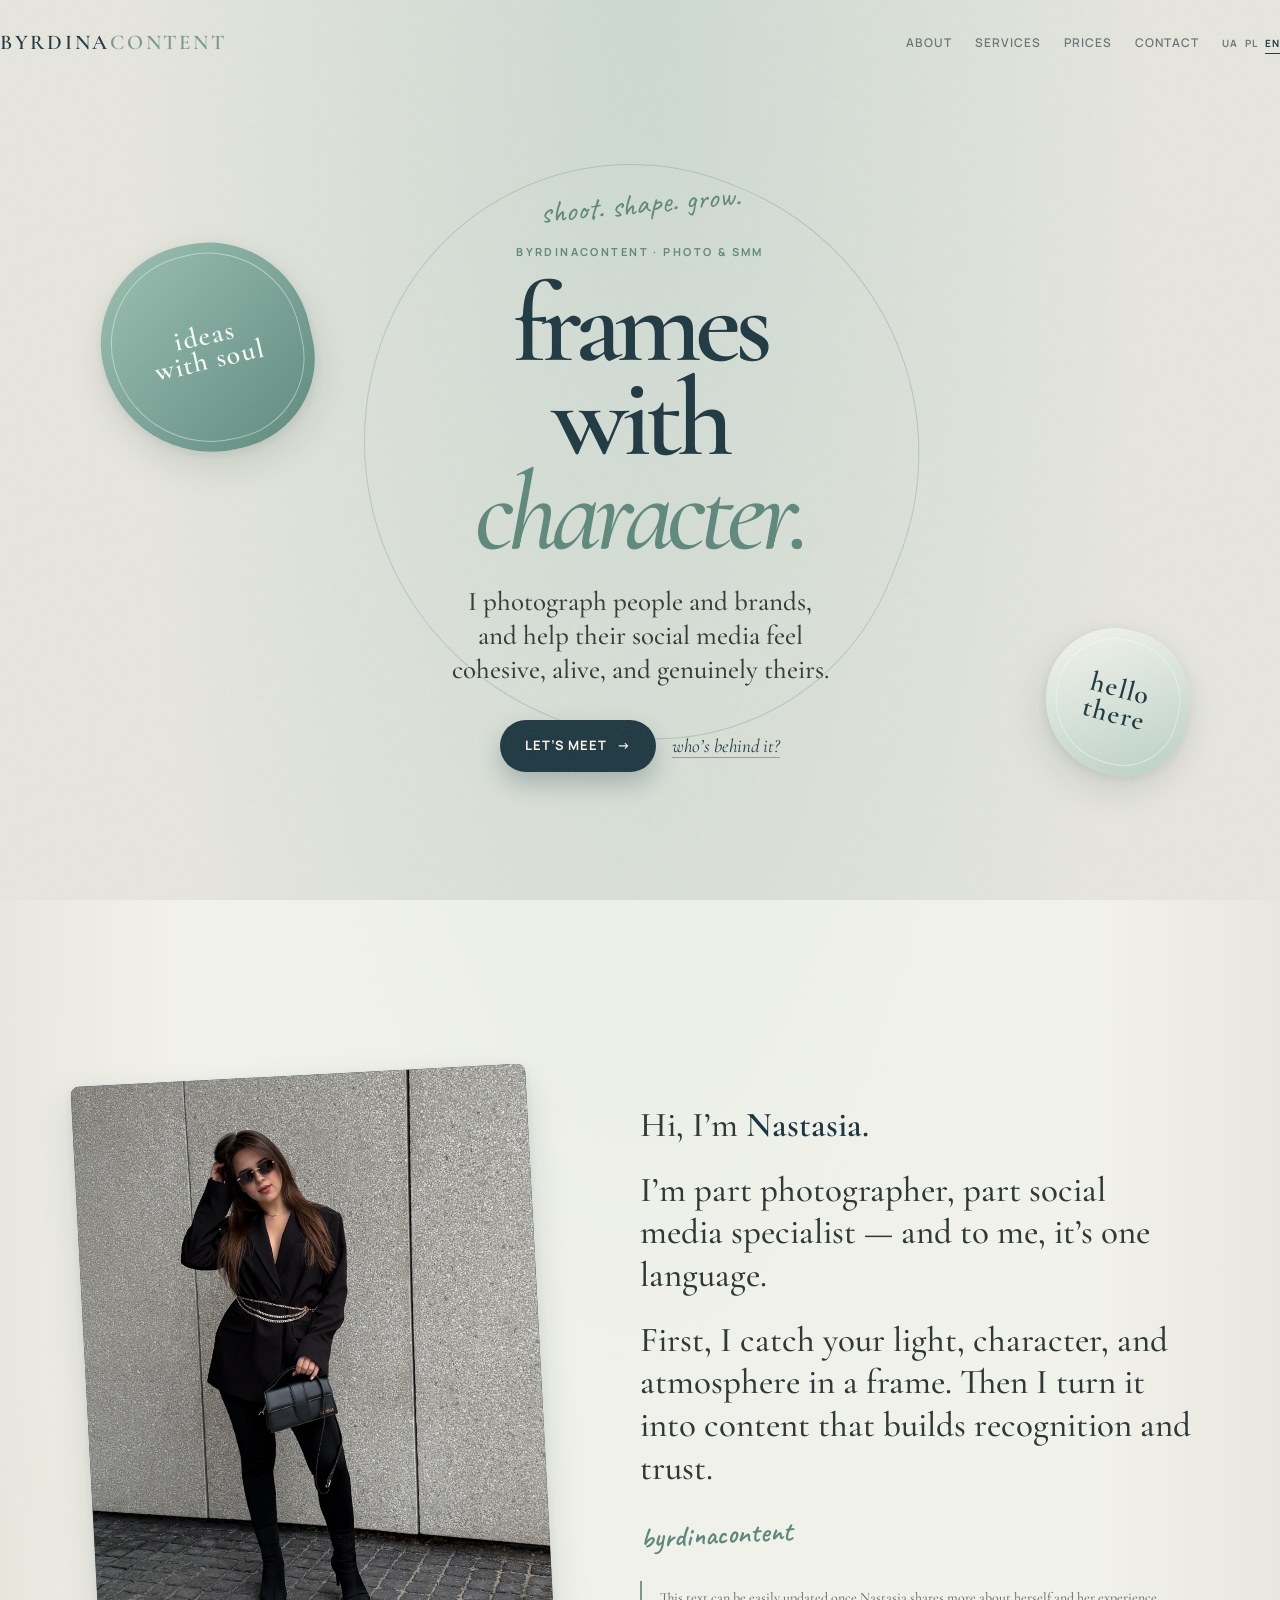
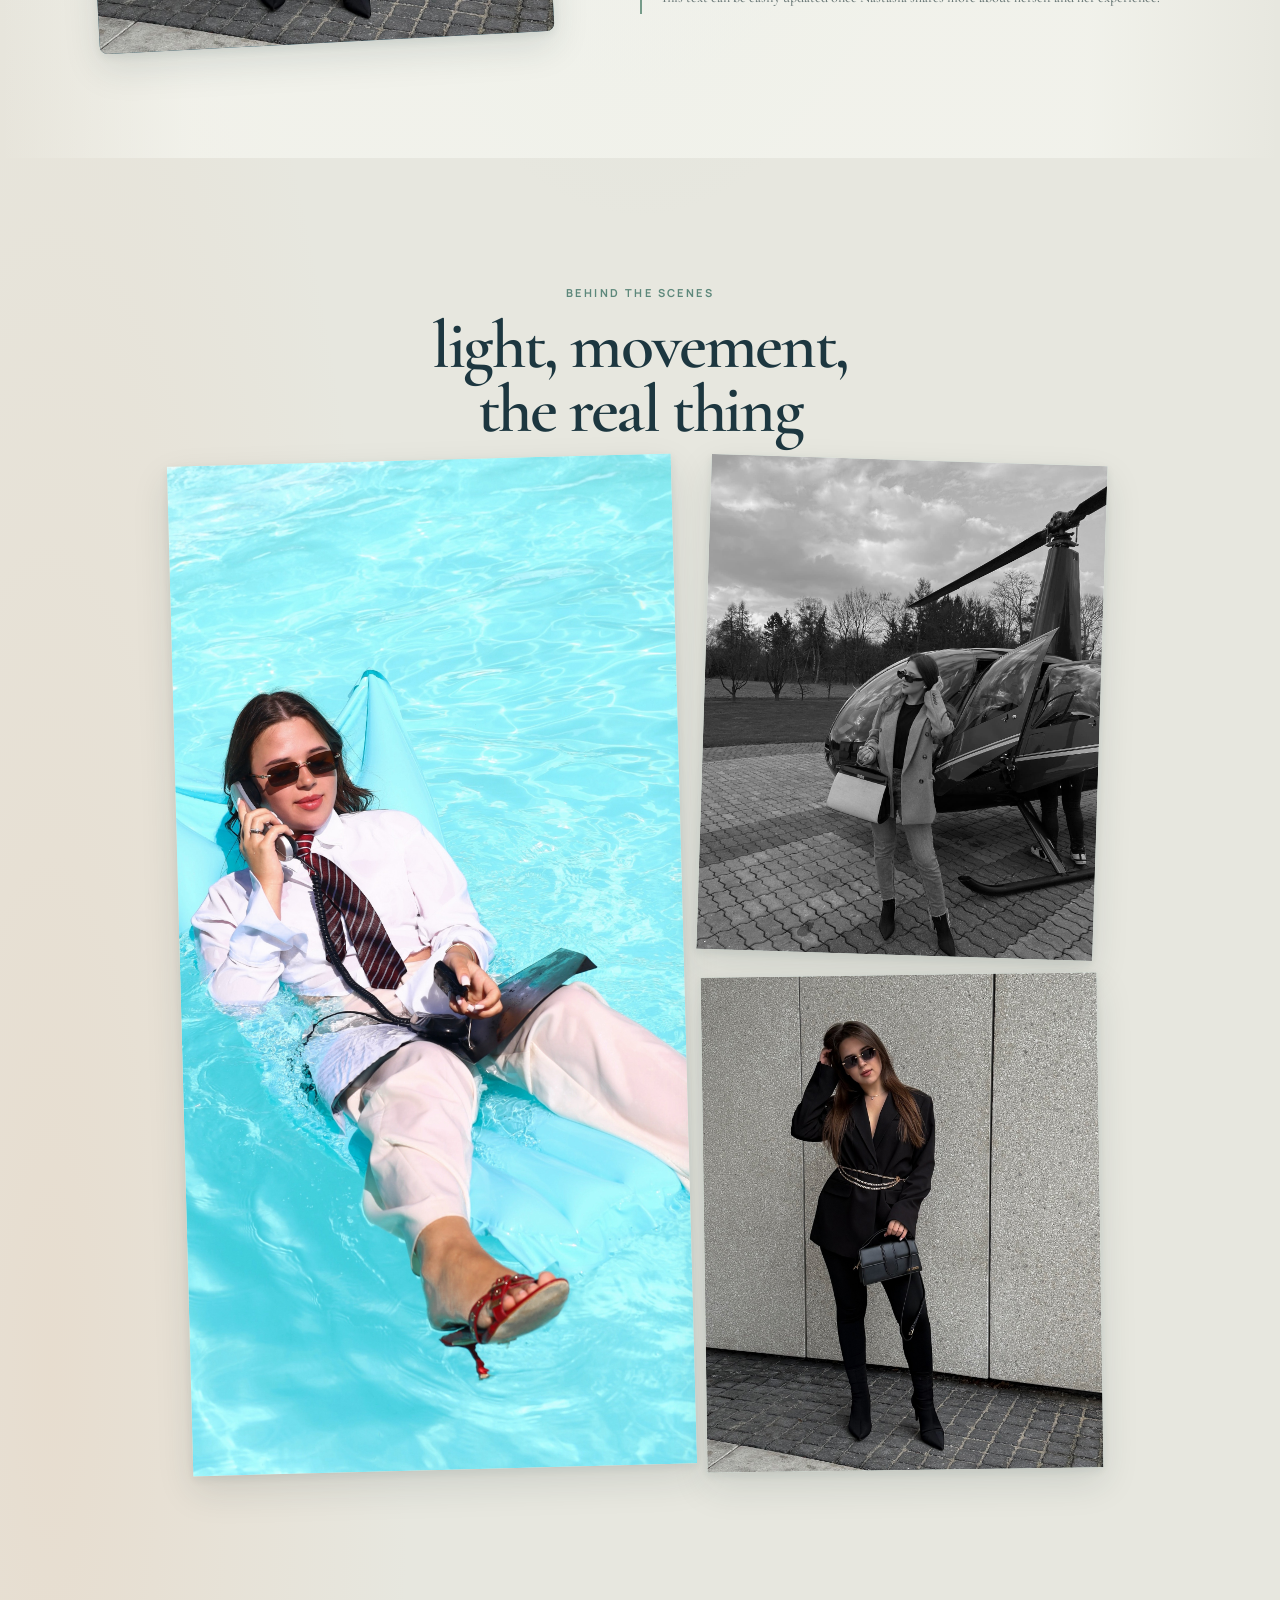
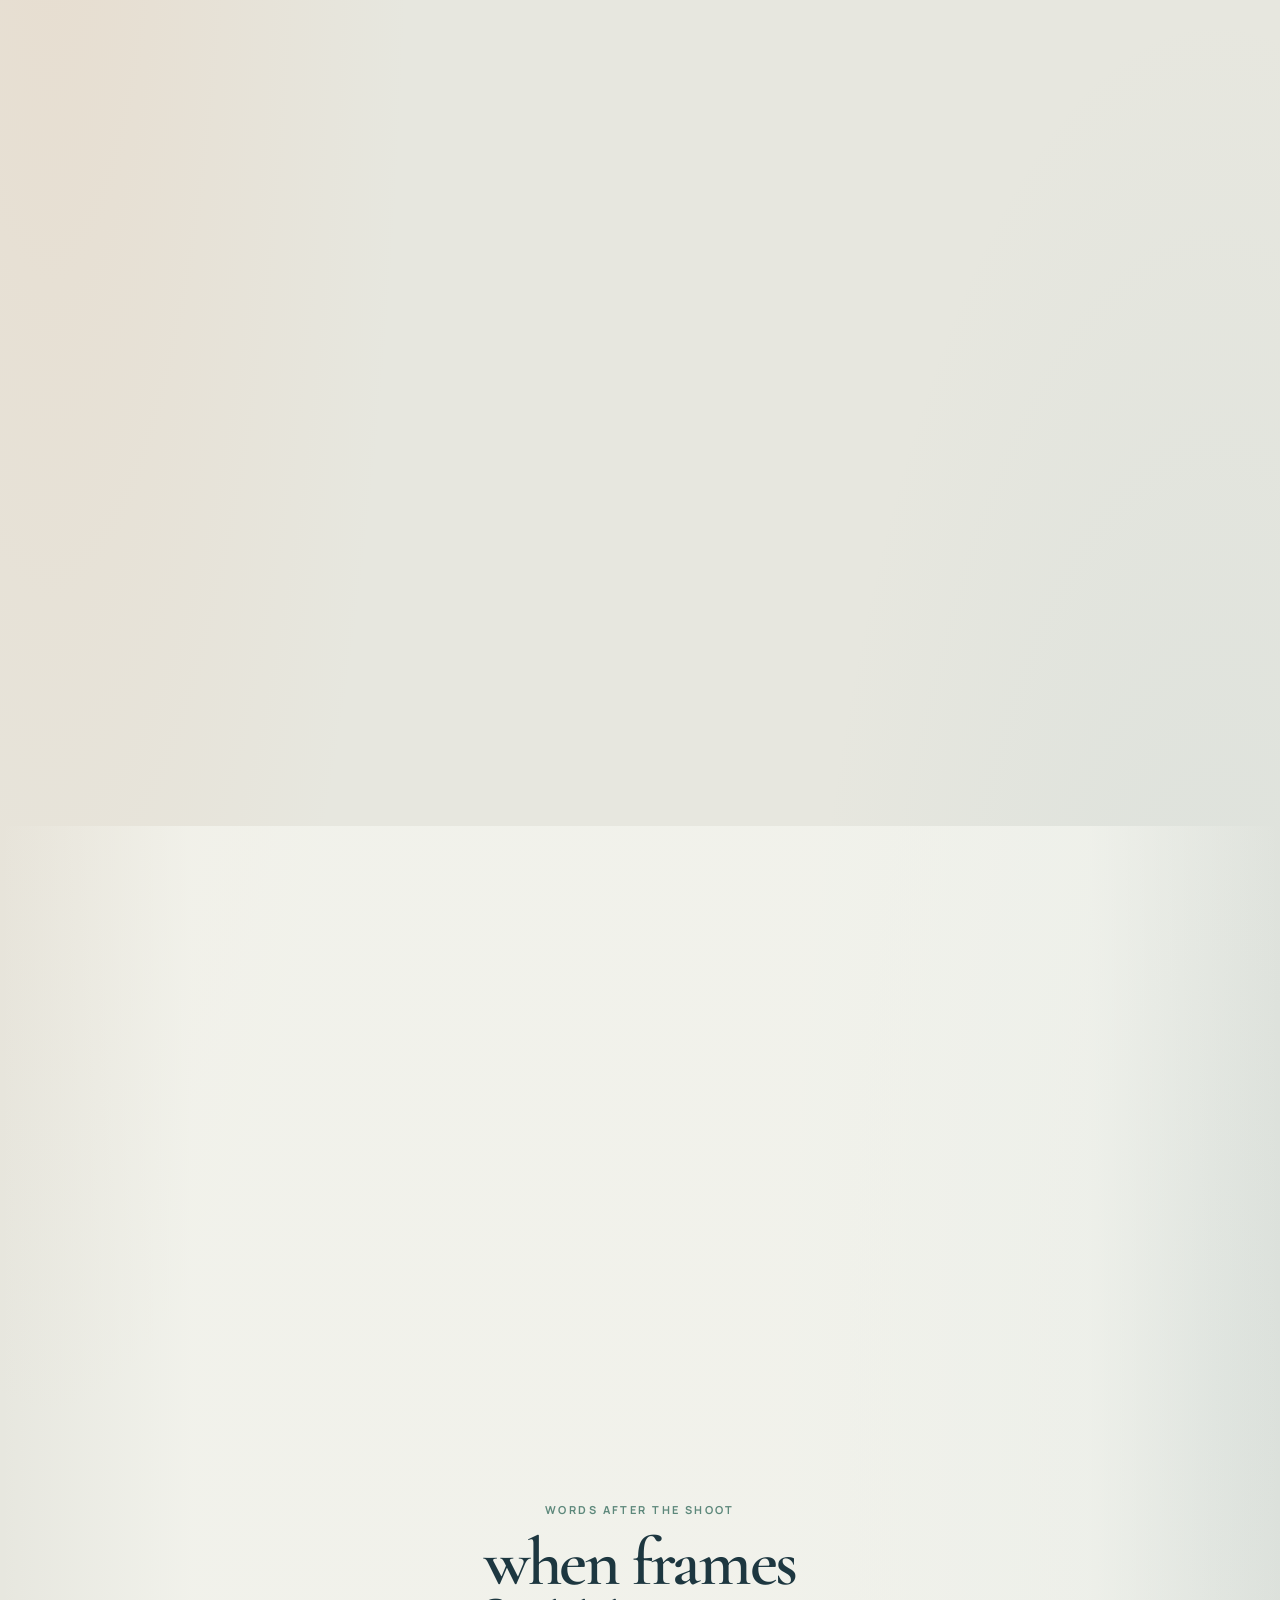
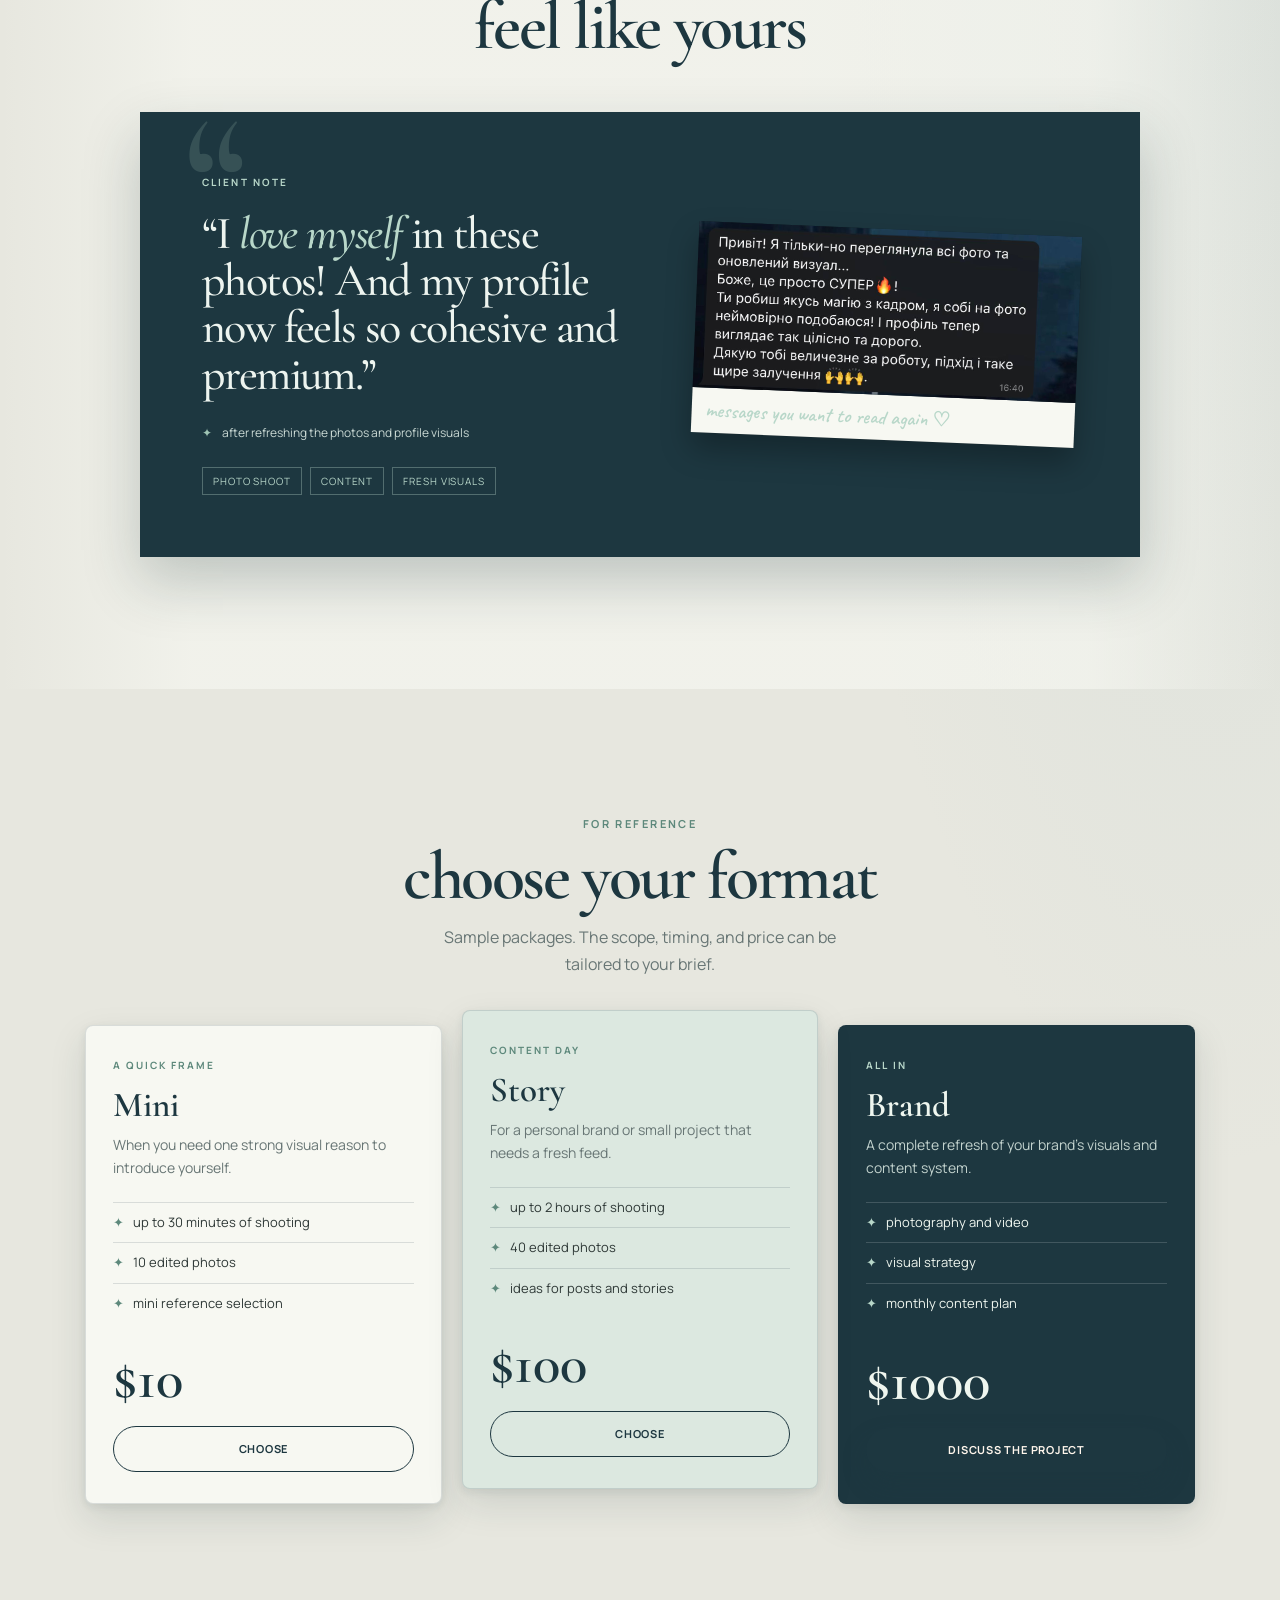
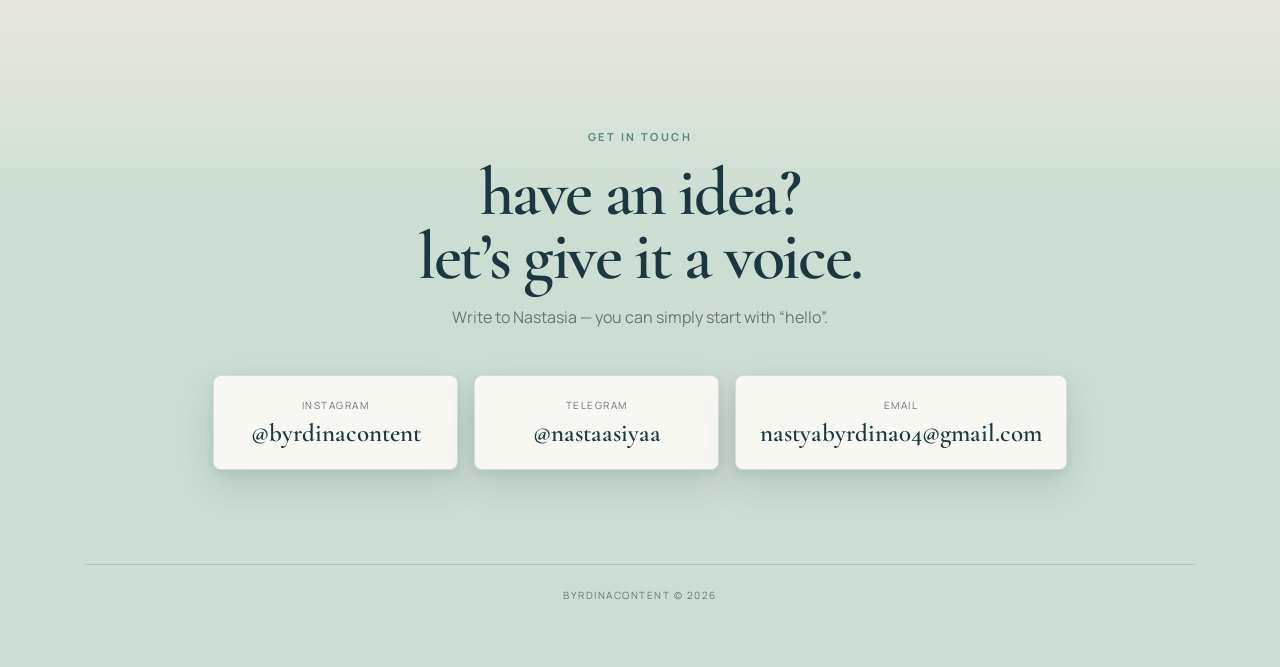
==== index.html @ 3b3cd3f0 "Publish byrdinacontent website" ====
<!doctype html>
<html lang="uk">
<head>
  <meta charset="utf-8">
  <meta name="viewport" content="width=device-width, initial-scale=1">
  <meta name="robots" content="noindex">
  <title>byrdinacontent</title>
  <script>
    (() => {
      const supported = new Set(['uk', 'pl', 'en']);
      let saved;
      try { saved = localStorage.getItem('byrdina-language'); } catch (error) {}
      const languages = navigator.languages || [navigator.language || ''];
      const detected = (languages[0] || '').toLowerCase().split('-')[0];
      const language = supported.has(saved) ? saved : (supported.has(detected) ? detected : 'uk');
      location.replace(`./${language}/index.html${location.search}${location.hash}`);
    })();
  </script>
</head>
<body></body>
</html>
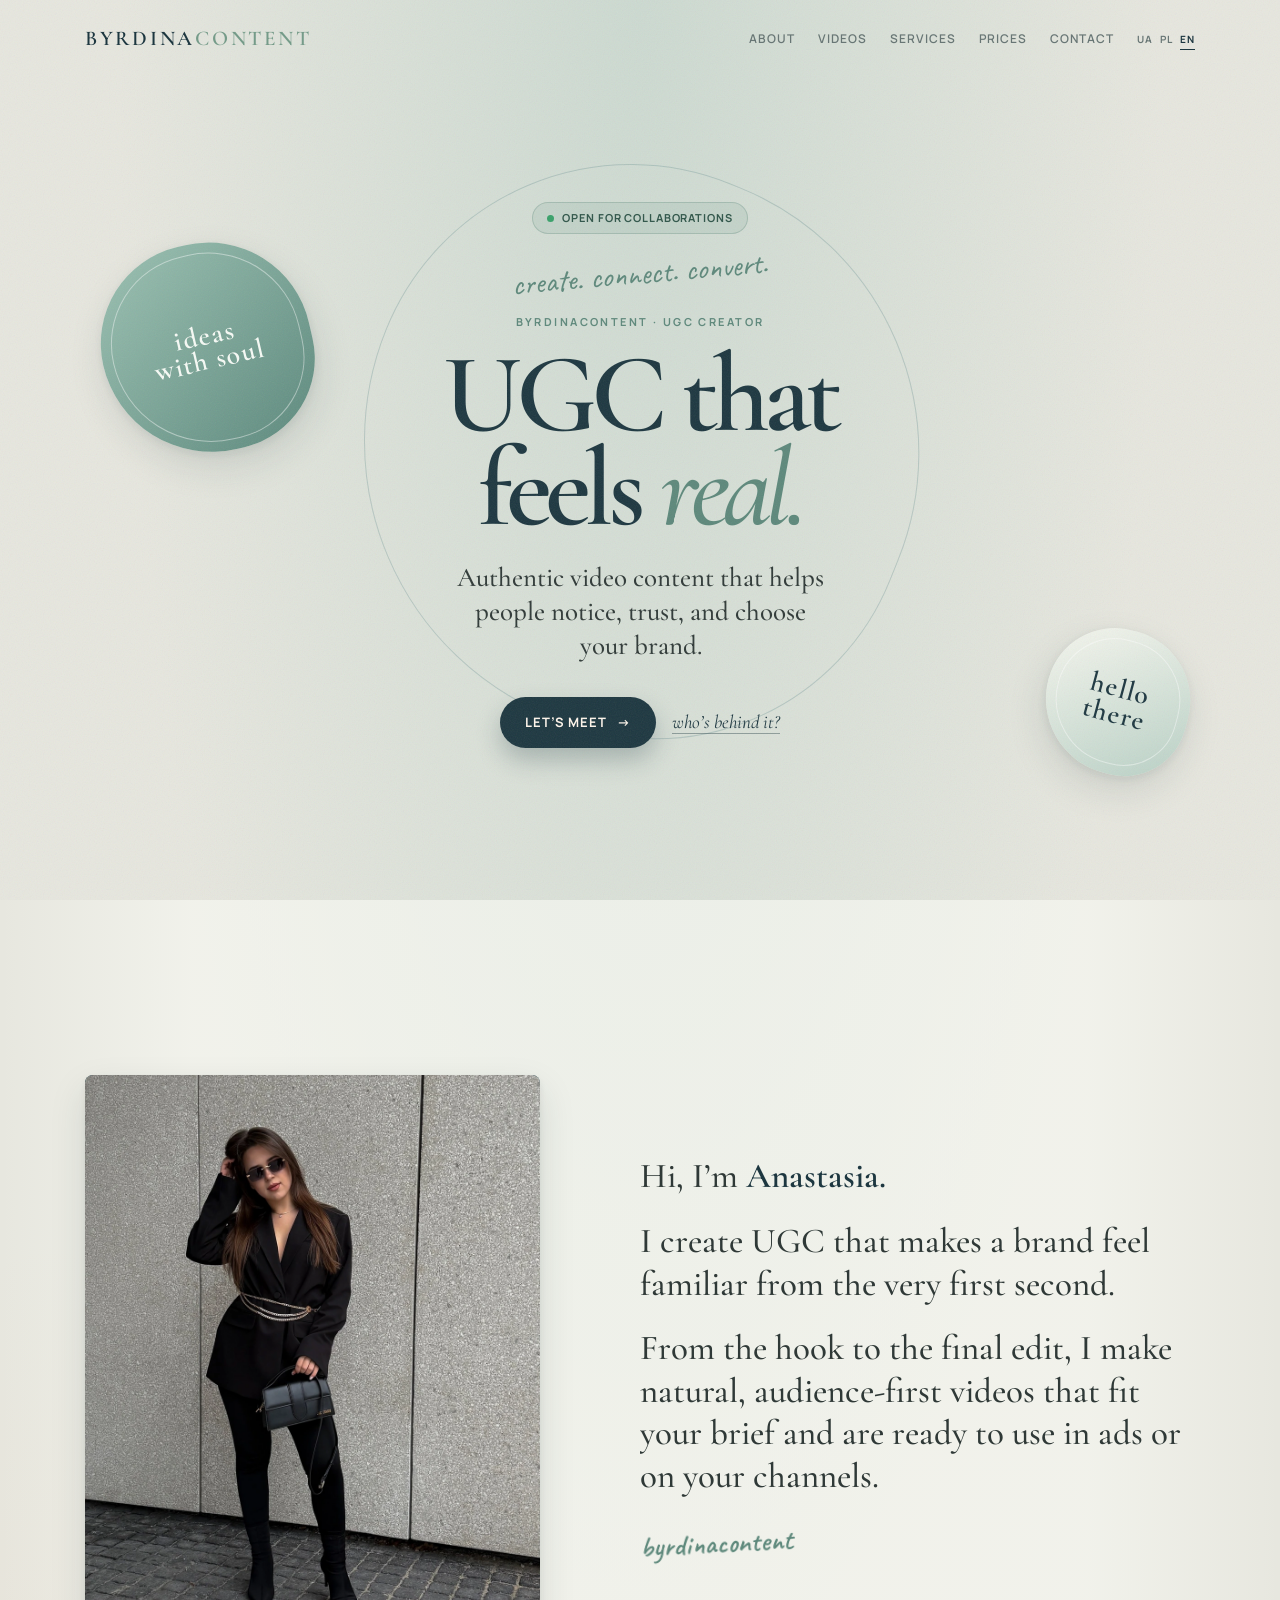
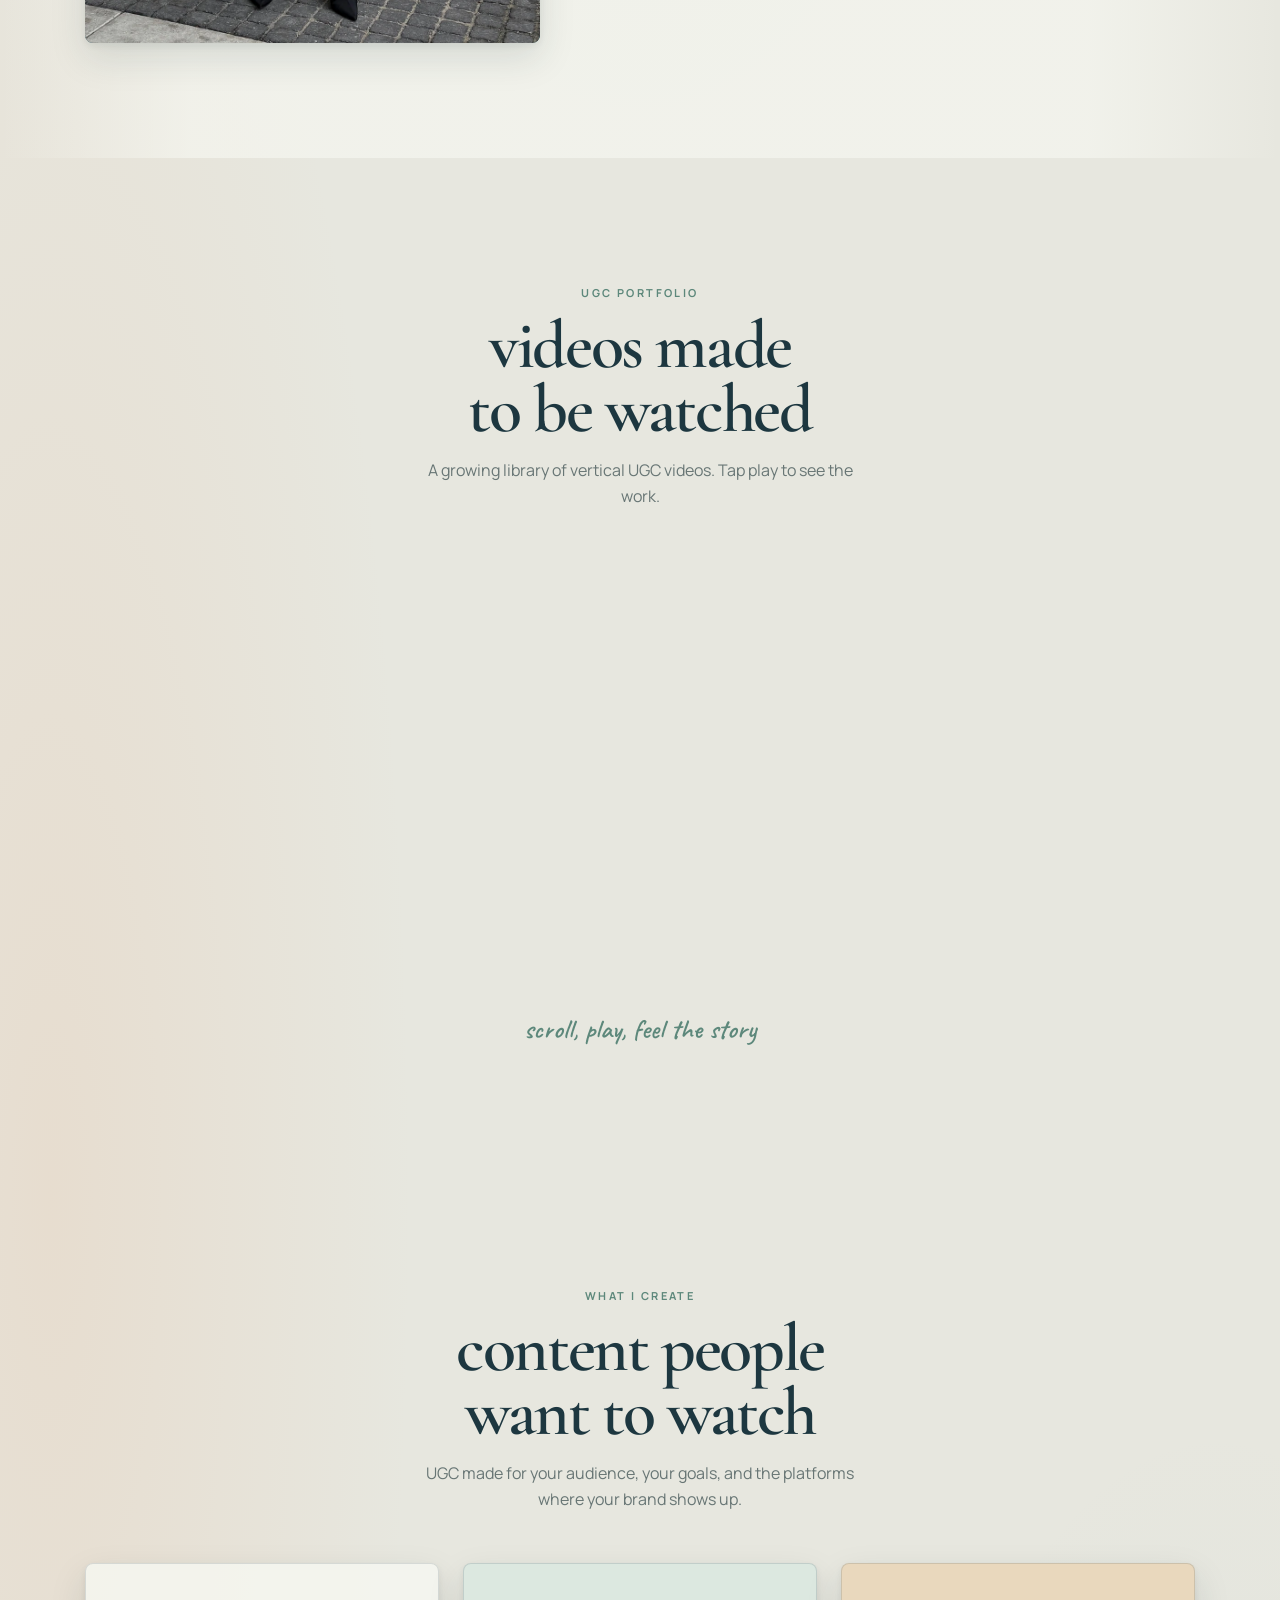
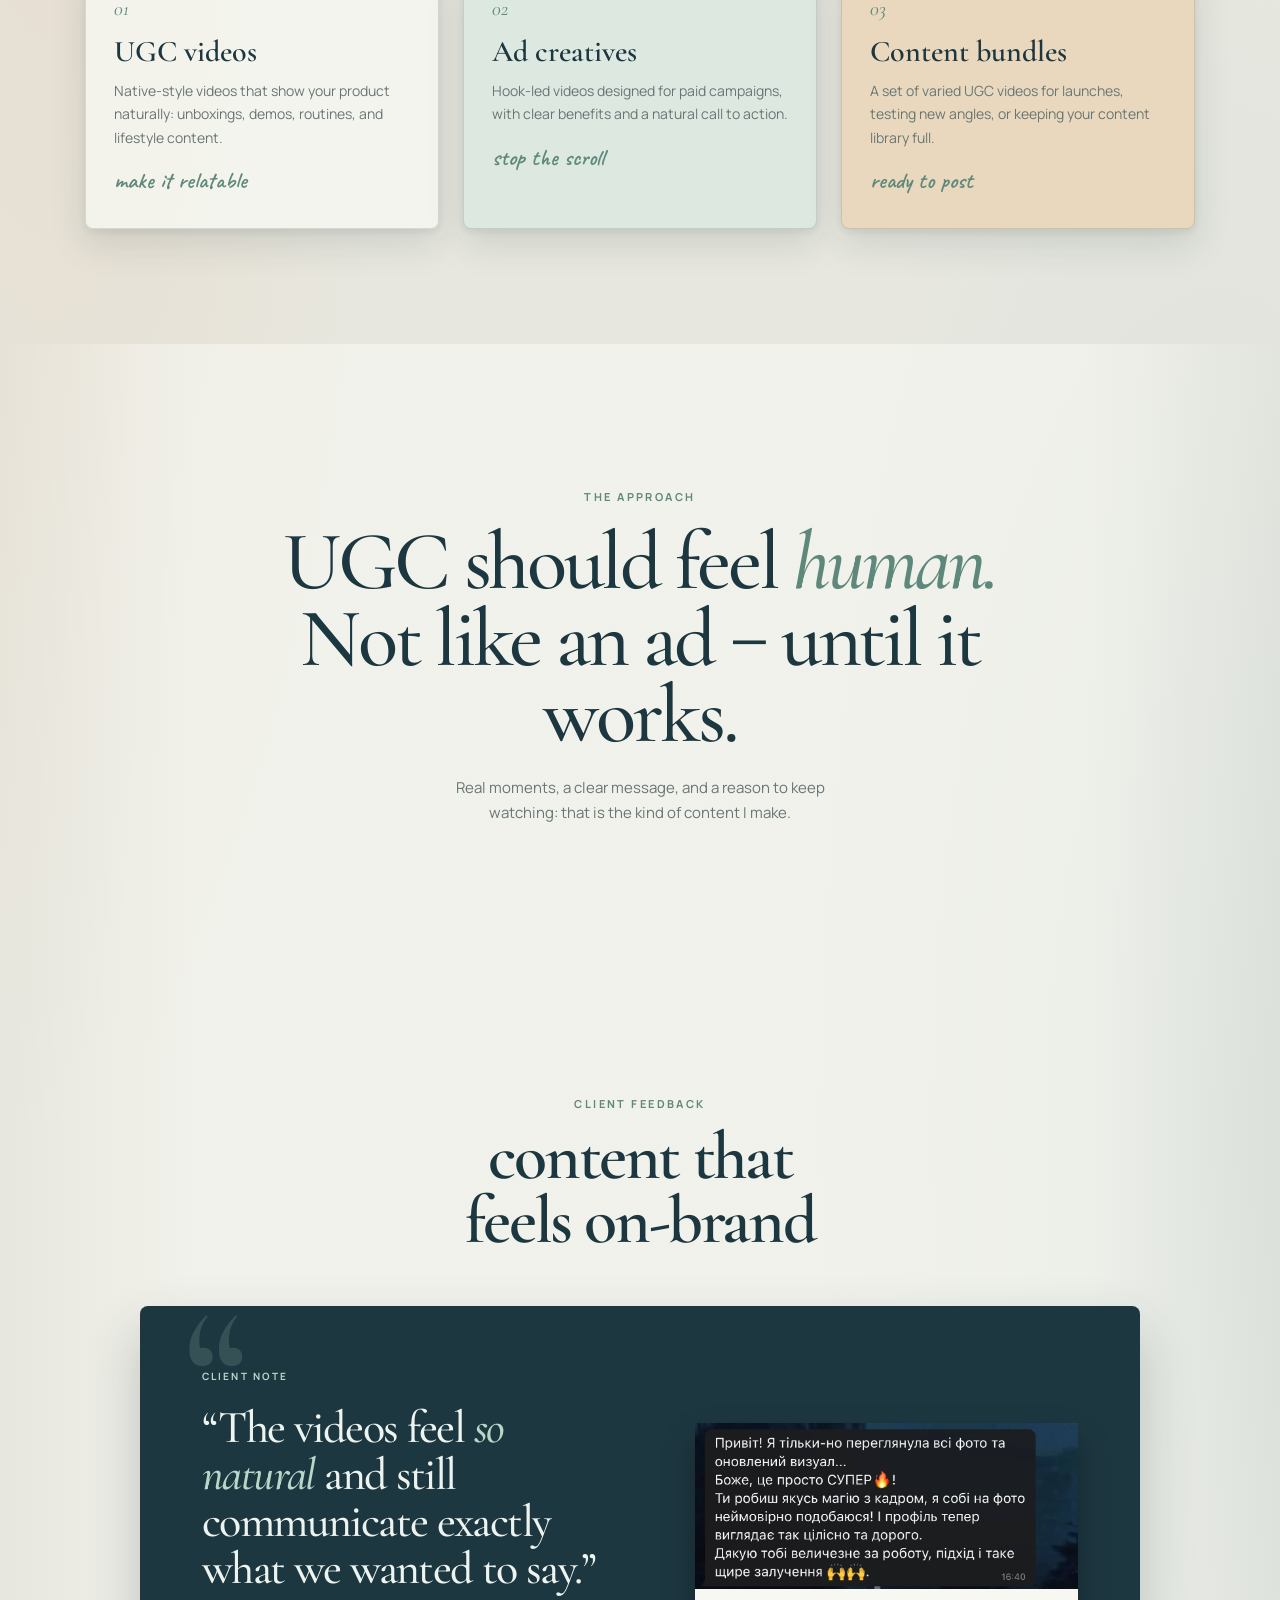
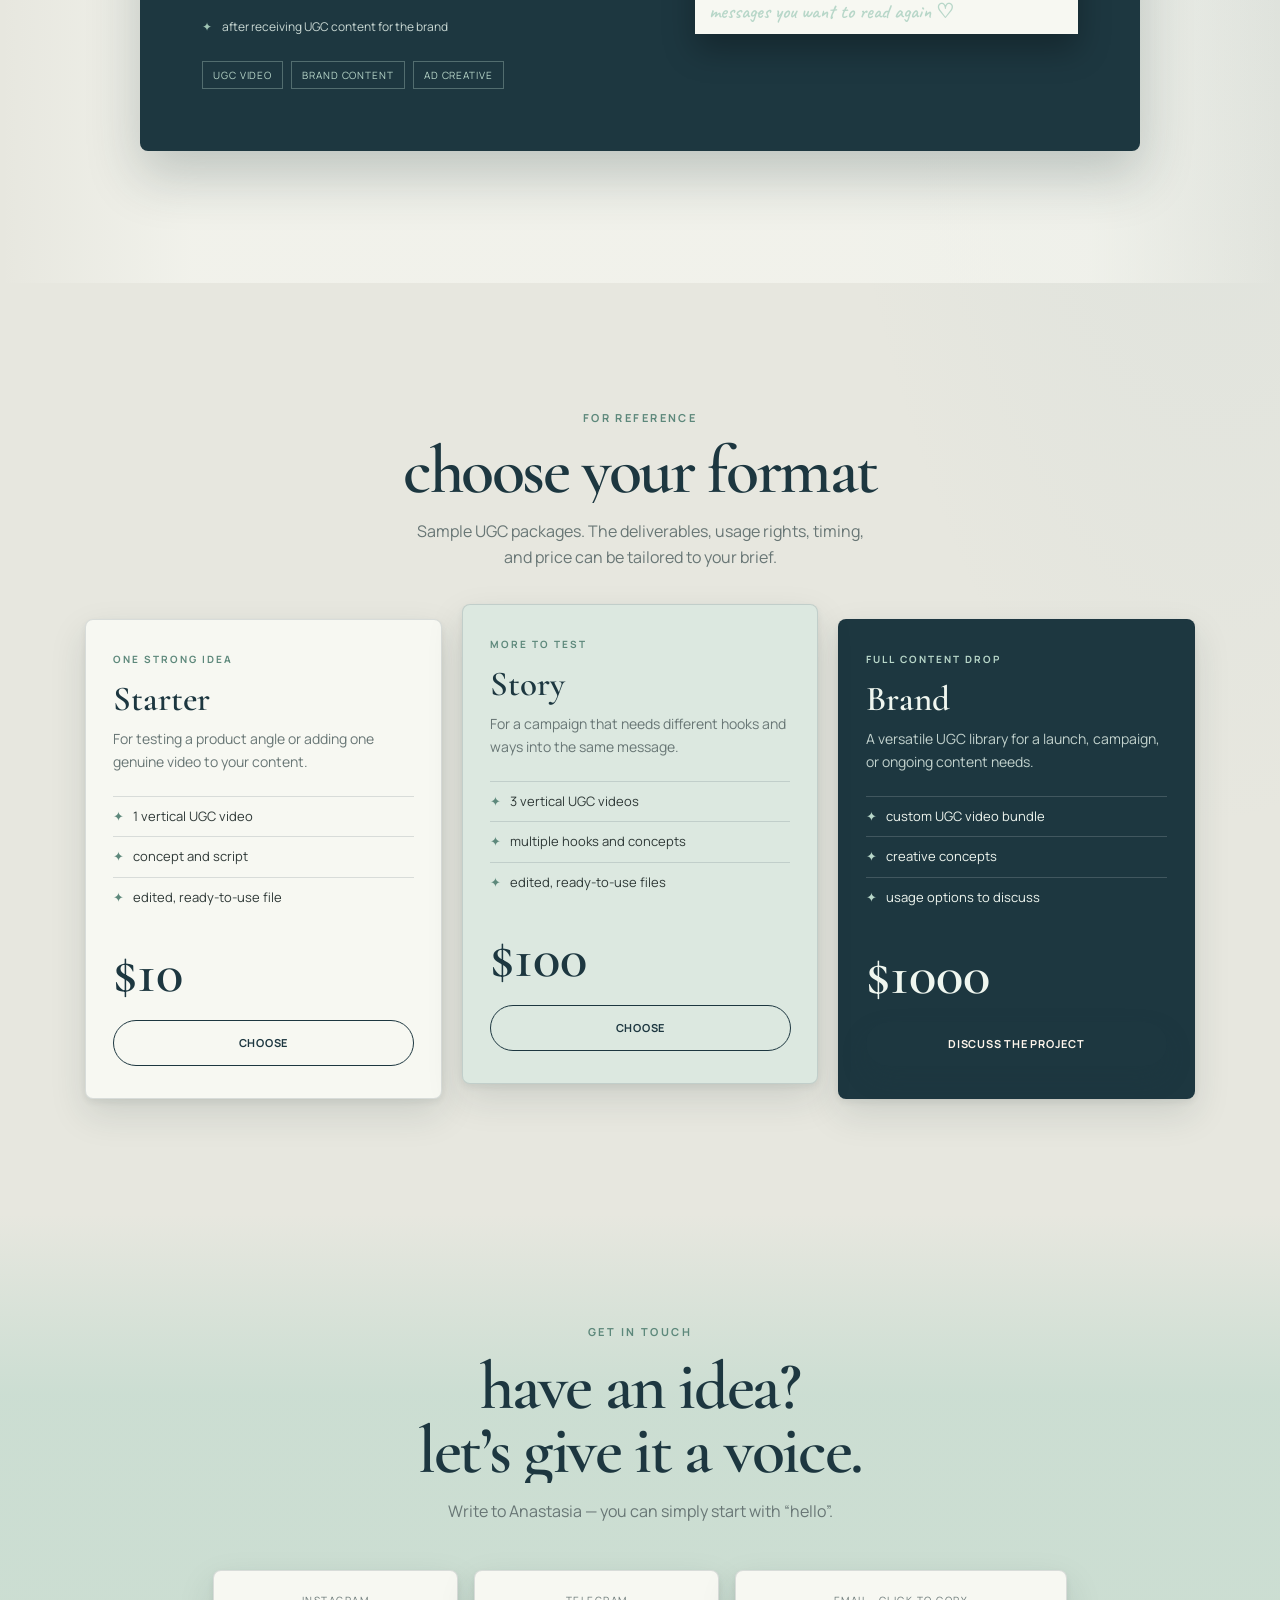
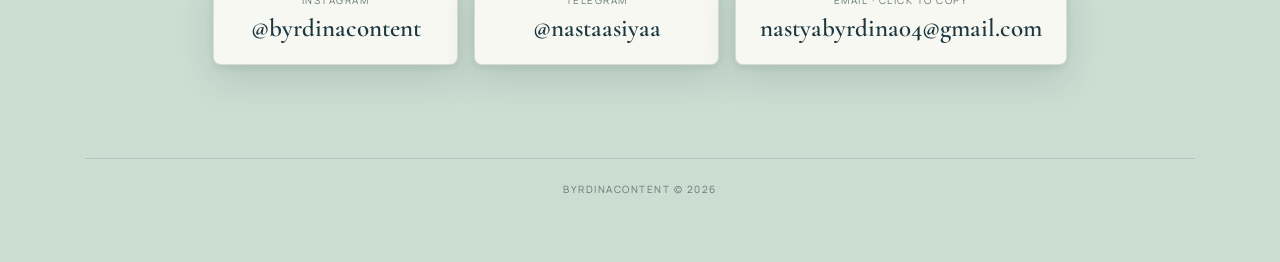
==== commit b1e5907a: "Add video posters, sticky nav, Open Graph, and update creator name" ====
--- a/index.html
+++ b/index.html
@@ -4,7 +4,16 @@
   <meta charset="utf-8">
   <meta name="viewport" content="width=device-width, initial-scale=1">
   <meta name="robots" content="noindex">
-  <title>byrdinacontent</title>
+  <title>byrdinacontent — UGC-кріейторка Анастасія</title>
+
+  <link rel="icon" type="image/svg+xml" href="img/favicon.svg">
+  <meta property="og:type" content="website">
+  <meta property="og:title" content="byrdinacontent — UGC-кріейторка Анастасія">
+  <meta property="og:description" content="Автентичні UGC-відео, завдяки яким люди помічають, довіряють і обирають твій бренд.">
+  <meta property="og:image" content="https://byrdinacontent.pages.dev/img/og-preview.jpg">
+  <meta property="og:url" content="https://byrdinacontent.pages.dev/">
+  <meta name="twitter:card" content="summary_large_image">
+
   <script>
     (() => {
       const supported = new Set(['uk', 'pl', 'en']);
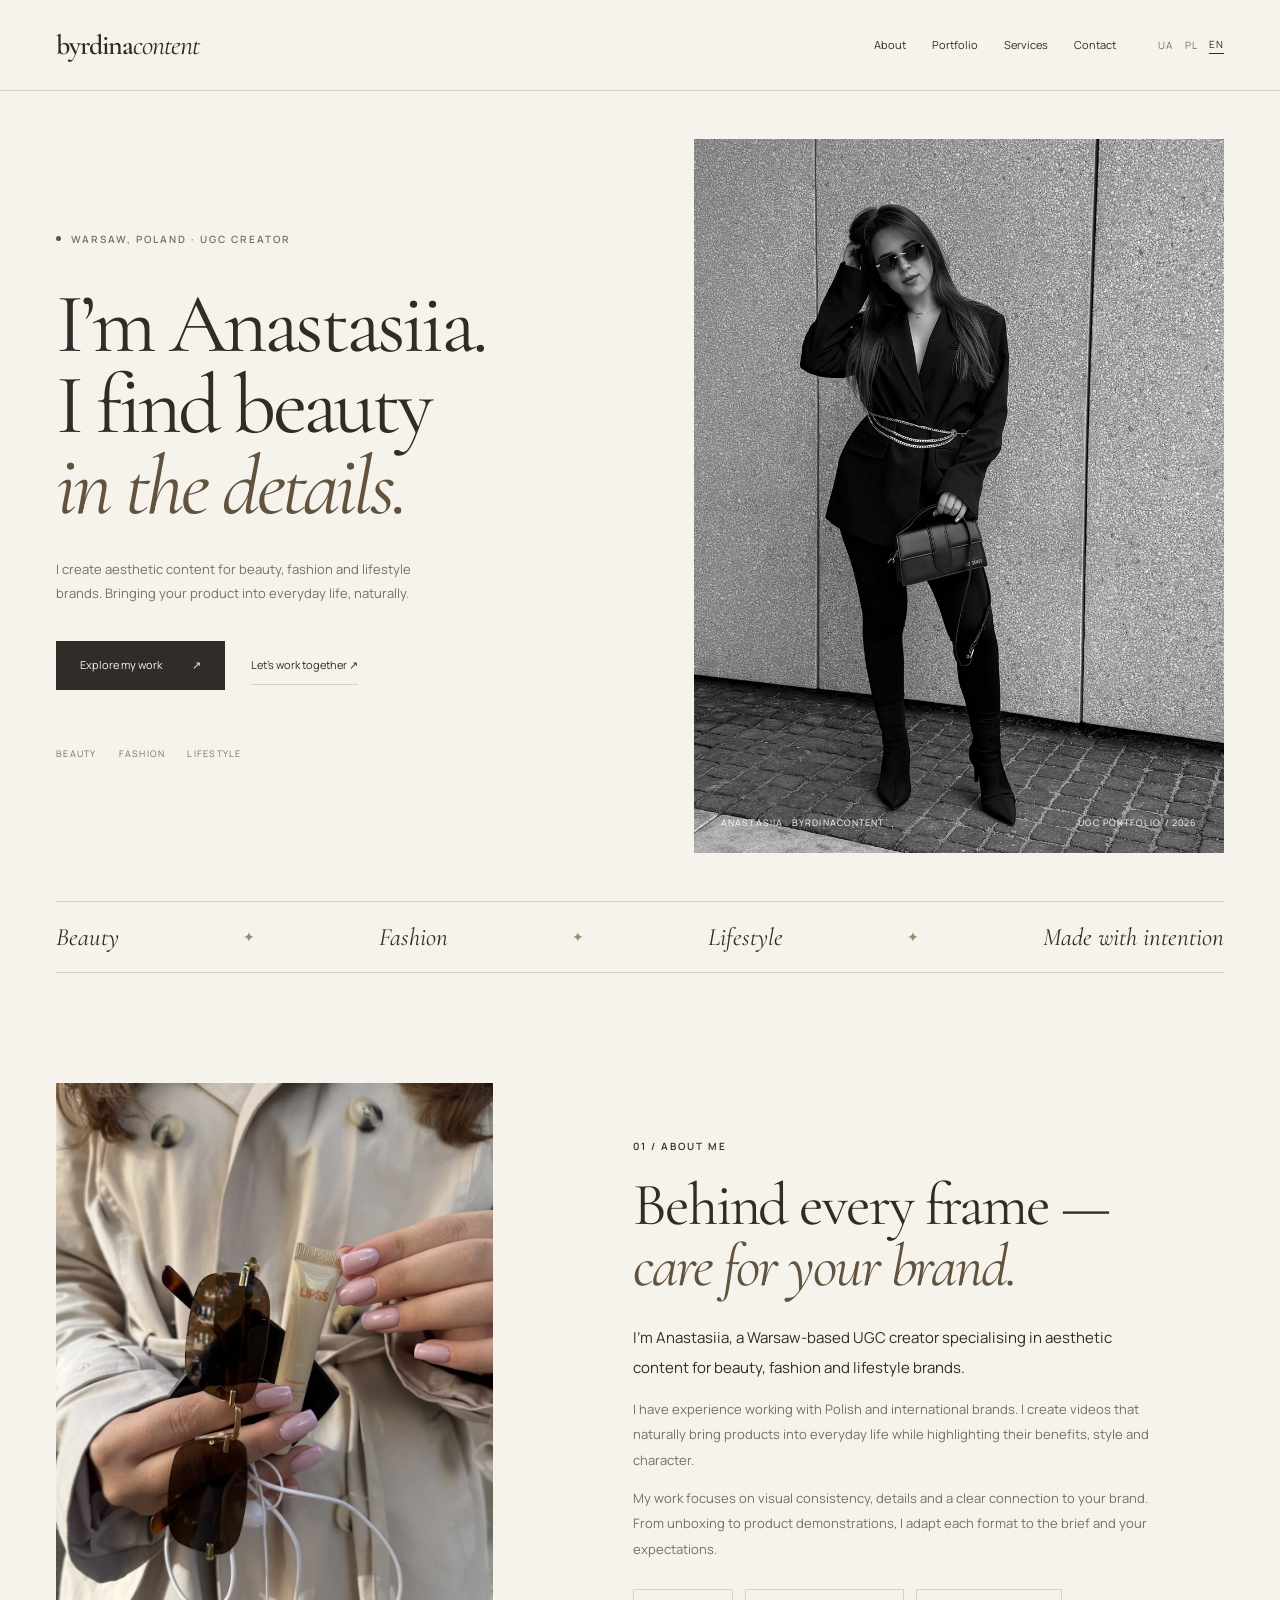
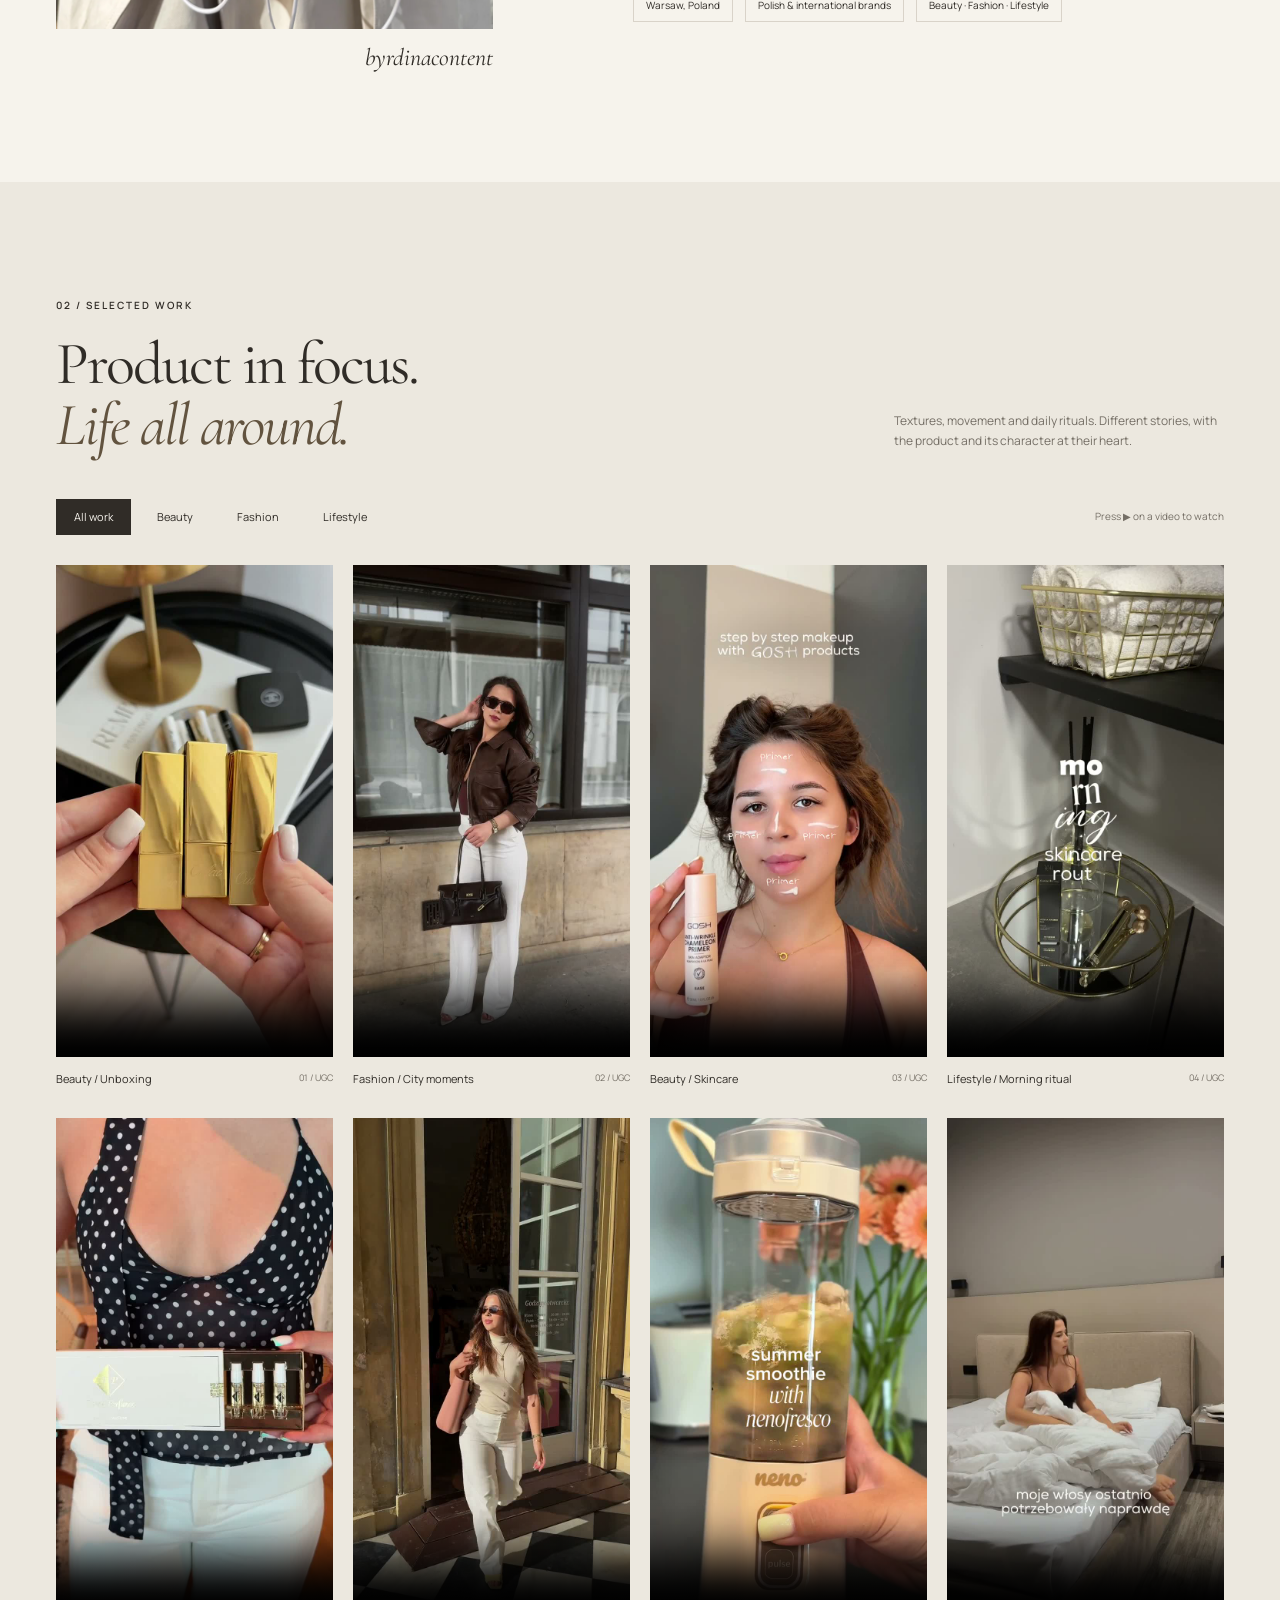
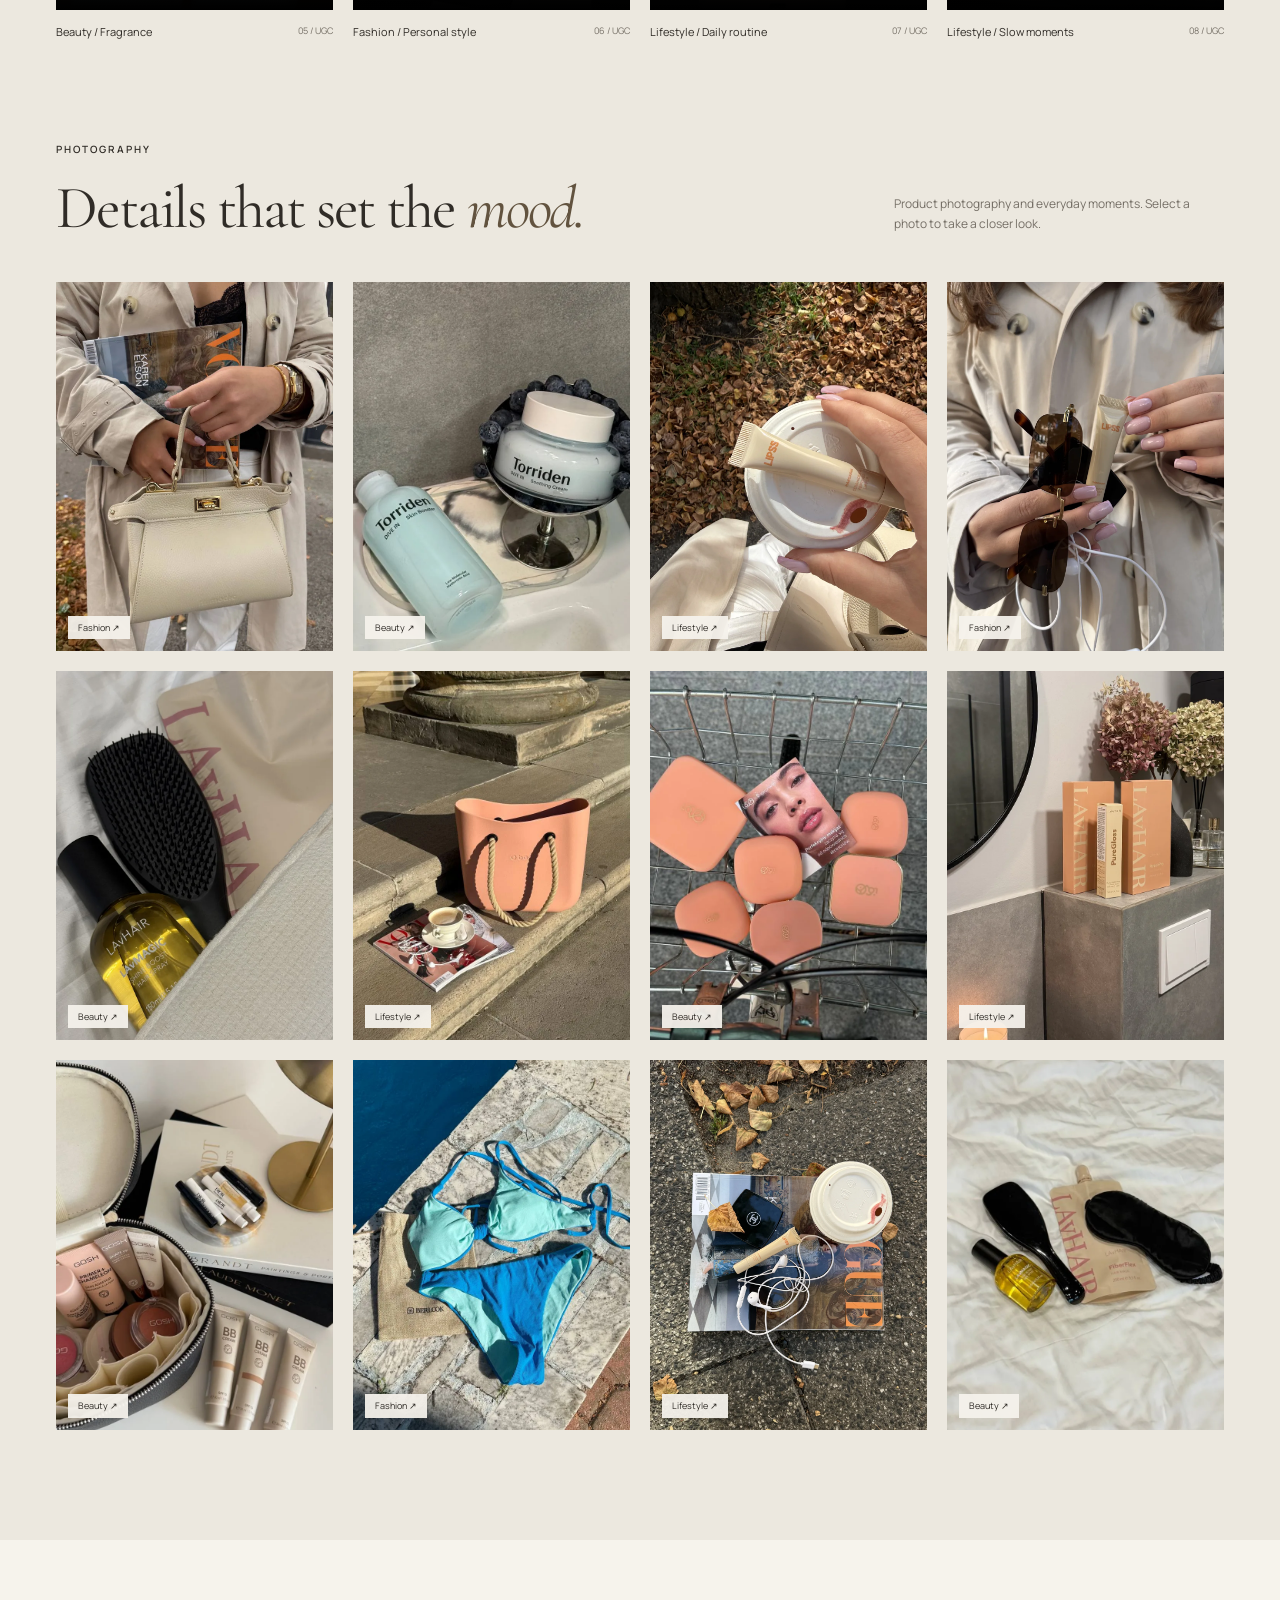
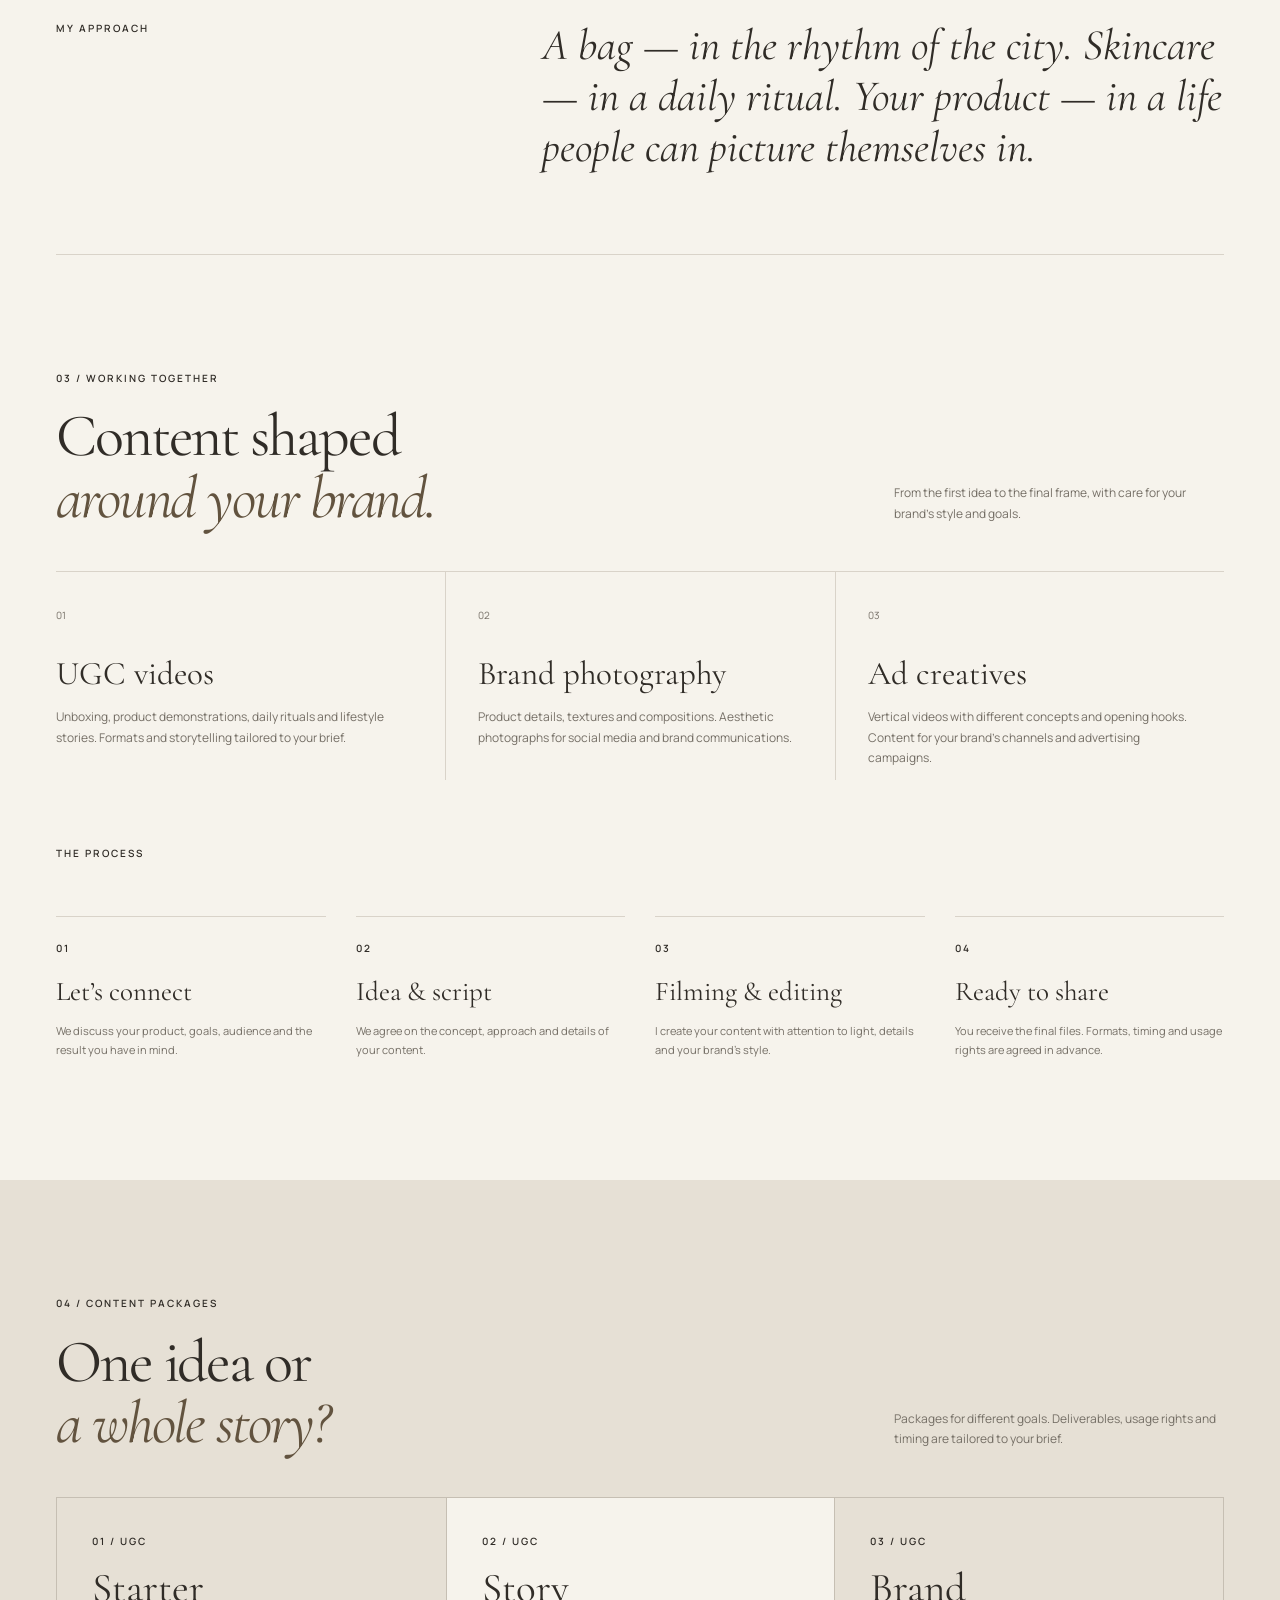
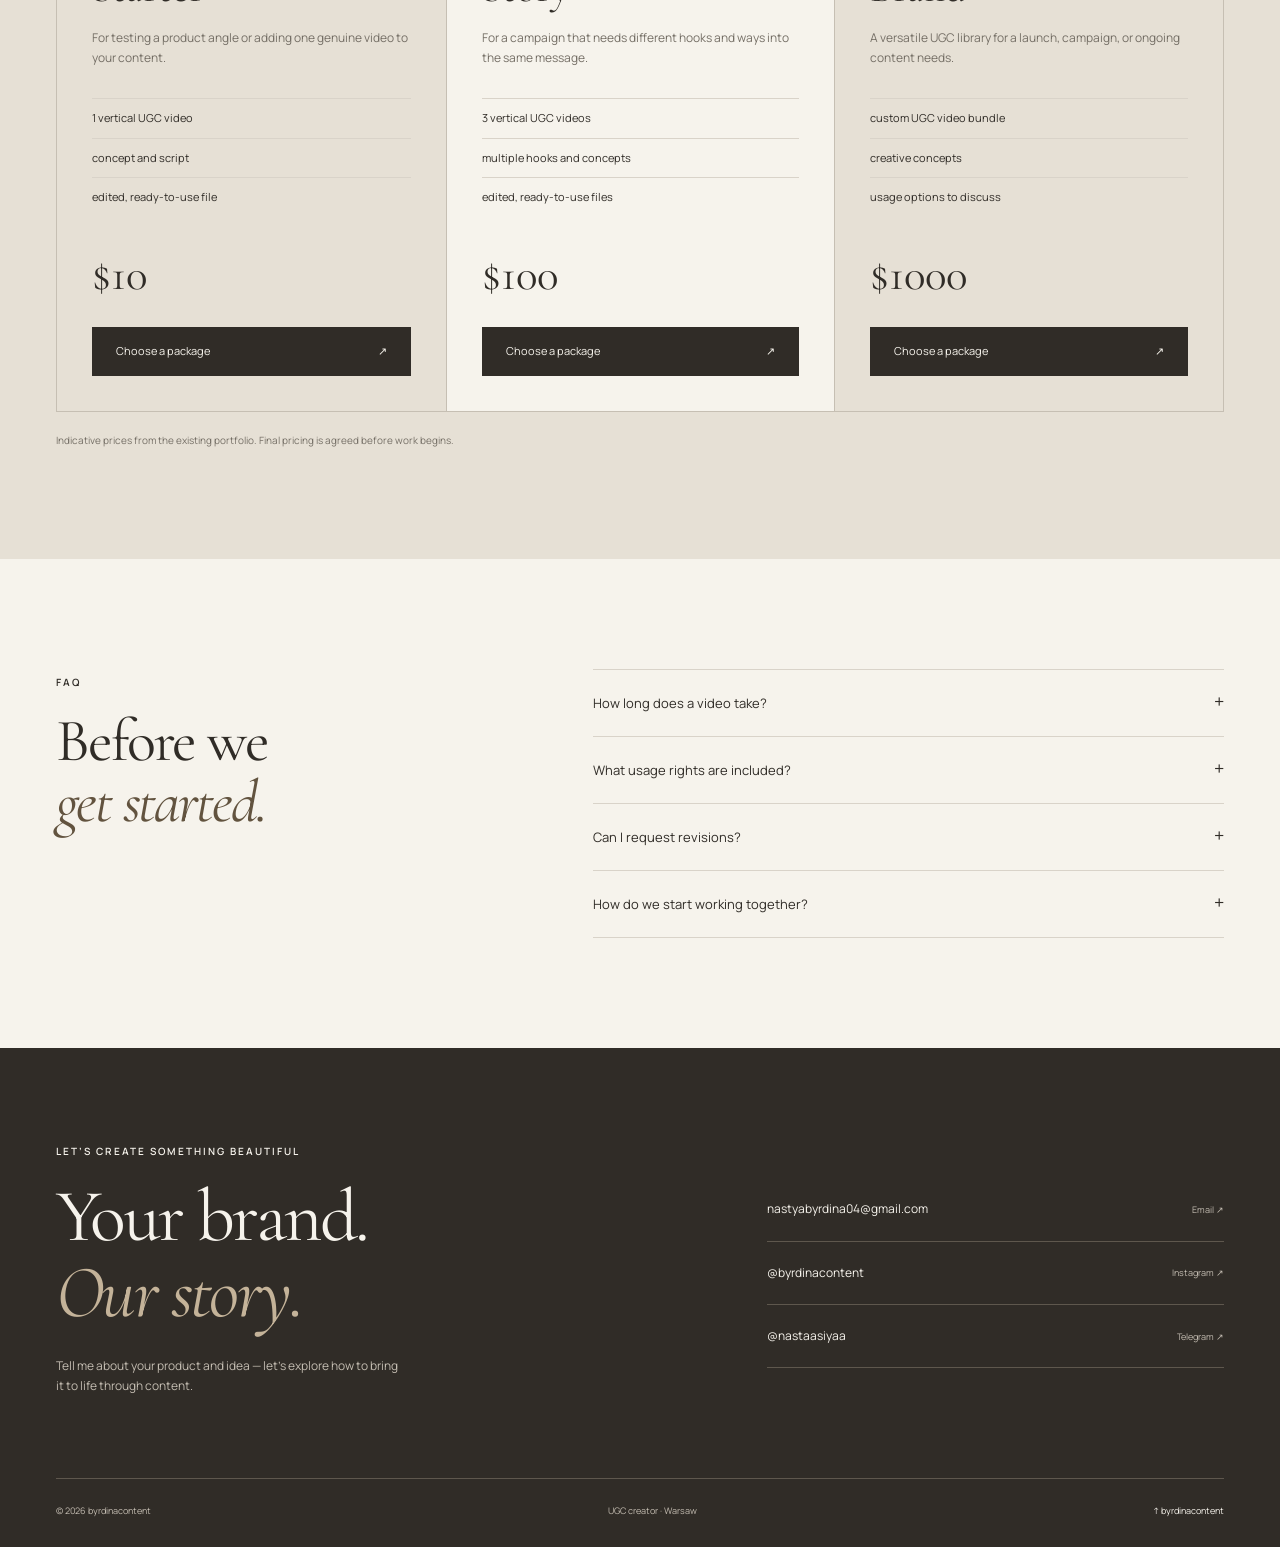
==== commit f407a80b: "Redesign UGC portfolio with updated copy and photo and video galleries" ====
--- a/index.html
+++ b/index.html
@@ -4,12 +4,12 @@
   <meta charset="utf-8">
   <meta name="viewport" content="width=device-width, initial-scale=1">
   <meta name="robots" content="noindex">
-  <title>byrdinacontent — UGC-кріейторка Анастасія</title>
+  <title>byrdinacontent — UGC-креаторка Анастасія</title>
 
   <link rel="icon" type="image/svg+xml" href="img/favicon.svg">
   <meta property="og:type" content="website">
-  <meta property="og:title" content="byrdinacontent — UGC-кріейторка Анастасія">
-  <meta property="og:description" content="Автентичні UGC-відео, завдяки яким люди помічають, довіряють і обирають твій бренд.">
+  <meta property="og:title" content="byrdinacontent — UGC-креаторка Анастасія">
+  <meta property="og:description" content="Естетичний UGC-контент для beauty-, fashion- та lifestyle-брендів. Анастасія, Варшава.">
   <meta property="og:image" content="https://byrdinacontent.pages.dev/img/og-preview.jpg">
   <meta property="og:url" content="https://byrdinacontent.pages.dev/">
   <meta name="twitter:card" content="summary_large_image">
